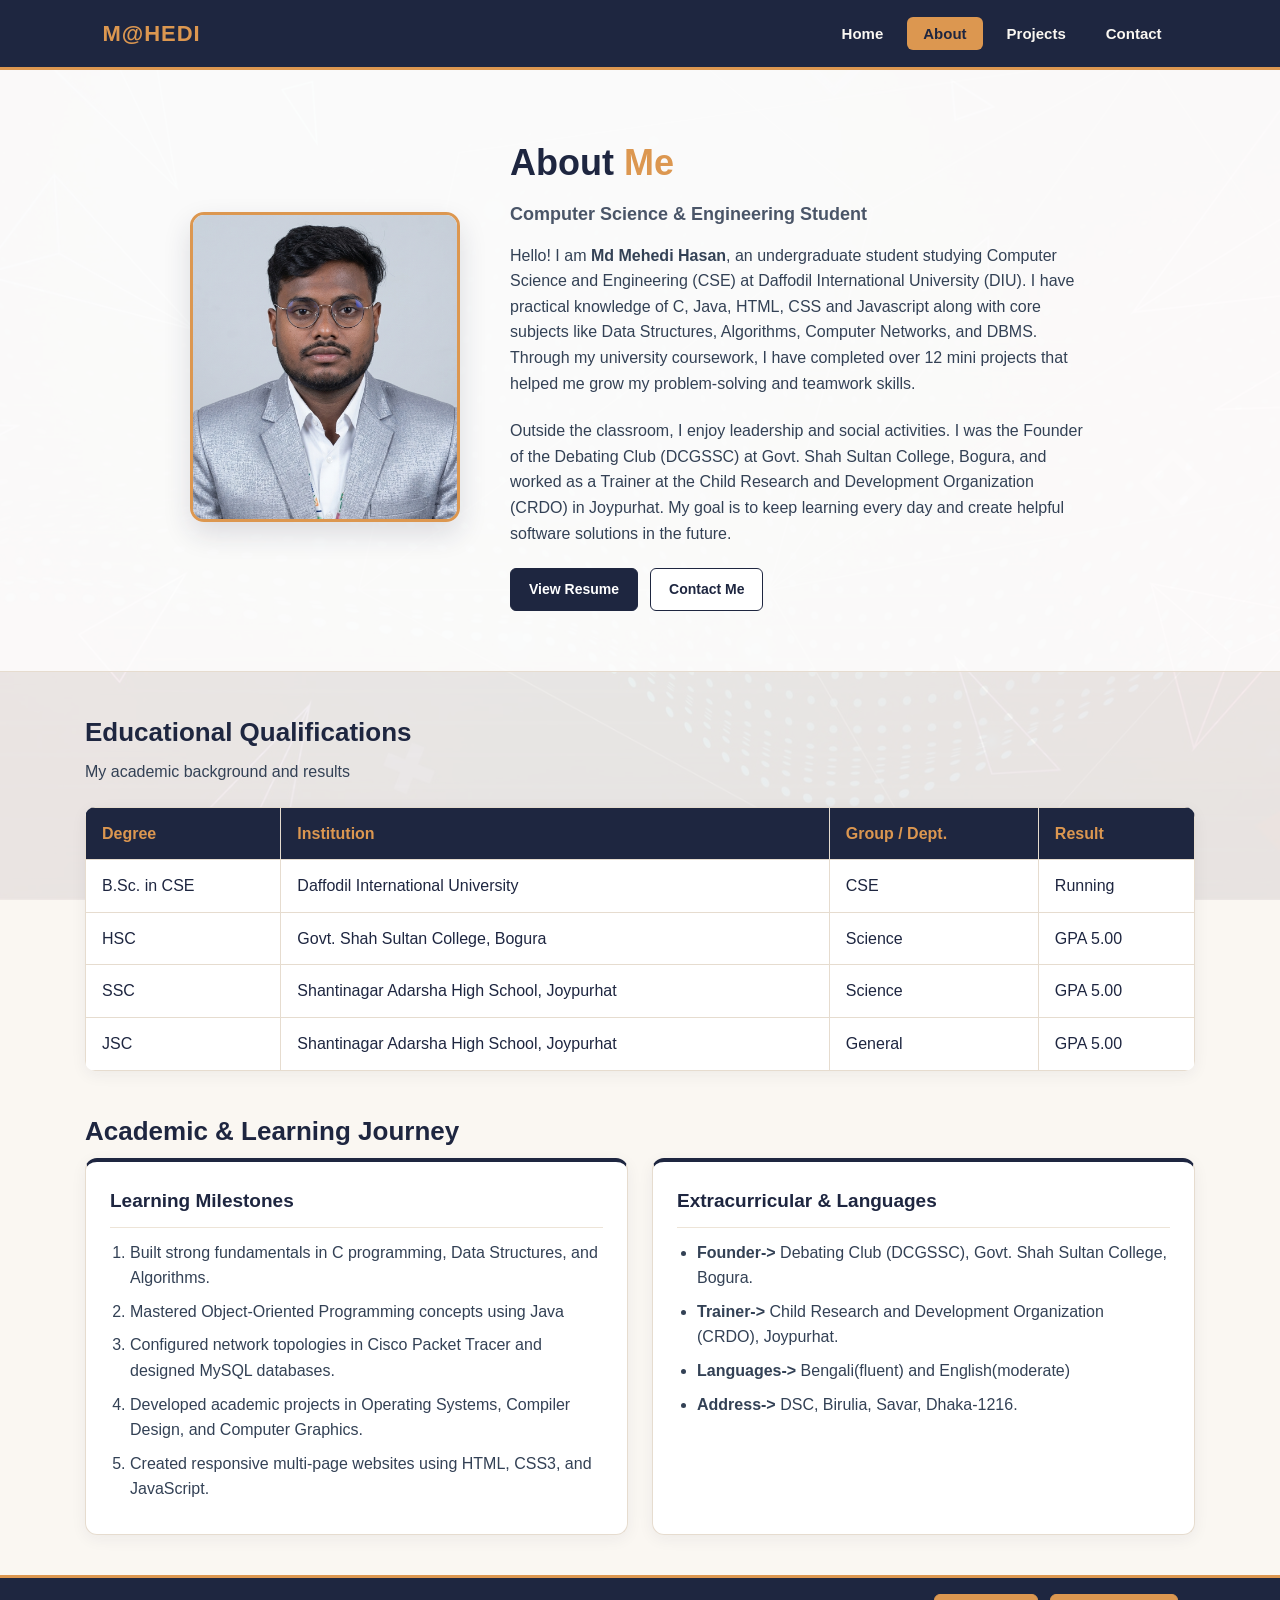
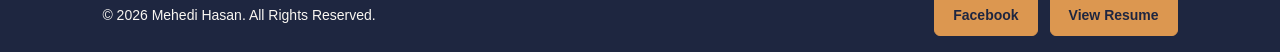
==== about.html @ 0ee4fc20 "full portfolio" ====
<!DOCTYPE html>
<html lang="en">
<head>
    <meta charset="UTF-8">
    <meta name="viewport" content="width=device-width, initial-scale=1.0">
    <title>Md Mehedi Hasan | About</title>
    <link rel="stylesheet" href="./style.css">
</head>
<body>
    
    <header>
        <nav class="navbar">
            <a href="./index.html" class="logo"><b>M@HEDI</b></a>
            <ul class="nav-links">
                <li><a href="./index.html">Home</a></li>
                <li><a href="./about.html" class="active">About</a></li>
                <li><a href="./projects.html">Projects</a></li>
                <li><a href="./contact.html">Contact</a></li>
            </ul>
        </nav>
    </header>

    <main>
        <section class="hero">
            <div class="hero-image">
                <img src="./img/about.jpg" alt="My Image">
            </div>
            
            <div class="hero-text">
                <h1>About <span class="gradient-text">Me</span></h1>
                <h2 class="subtitle">Computer Science & Engineering Student</h2>
                <p class="bio">
                    Hello! I am <b>Md Mehedi Hasan</b>, an undergraduate student studying Computer Science and Engineering (CSE) at Daffodil International University (DIU). I have practical knowledge of C, Java, HTML, CSS and Javascript along with core subjects like Data Structures, Algorithms, Computer Networks, and DBMS. Through my university coursework, I have completed over 12 mini projects that helped me grow my problem-solving and teamwork skills.
                </p>
                <p class="bio">
                    Outside the classroom, I enjoy leadership and social activities. I was the Founder of the Debating Club (DCGSSC) at Govt. Shah Sultan College, Bogura, and worked as a Trainer at the Child Research and Development Organization (CRDO) in Joypurhat. My goal is to keep learning every day and create helpful software solutions in the future.
                </p>

                <div class="hero-buttons">
                    <a href="./resume.pdf" class="btn">View Resume</a>
                    <a href="./contact.html" class="btn-outline">Contact Me</a>
                </div>
            </div>
        </section>

        <section class="container">
            <h2>Educational Qualifications</h2>
            <p class="sub-text">My academic background and results</p>

            <table>
                <thead>
                    <tr>
                        <th>Degree</th>
                        <th>Institution</th>
                        <th>Group / Dept.</th>
                        <th>Result</th>
                    </tr>
                </thead>
                <tbody>
                    <tr>
                        <td>B.Sc. in CSE</td>
                        <td>Daffodil International University</td>
                        <td>CSE</td>
                        <td>Running</td>
                    </tr>
                    <tr>
                        <td>HSC</td>
                        <td>Govt. Shah Sultan College, Bogura</td>
                        <td>Science</td>
                        <td>GPA 5.00</td>
                    </tr>
                    <tr>
                        <td>SSC</td>
                        <td>Shantinagar Adarsha High School, Joypurhat</td>
                        <td>Science</td>
                        <td>GPA 5.00</td>
                    </tr>
                    <tr>
                        <td>JSC</td>
                        <td>Shantinagar Adarsha High School, Joypurhat</td>
                        <td>General</td>
                        <td>GPA 5.00</td>
                    </tr>
                </tbody>
            </table>
        </section>

        <section class="container">
            <h2>Academic & Learning Journey</h2>
            <div class="skills-row">
                <div class="skill">
                    <h3>Learning Milestones</h3>
                    <ol>
                        <li>Built strong fundamentals in C programming, Data Structures, and Algorithms.</li>
                        <li>Mastered Object-Oriented Programming concepts using Java</li>
                        <li>Configured network topologies in Cisco Packet Tracer and designed MySQL databases.</li>
                        <li>Developed academic projects in Operating Systems, Compiler Design, and Computer Graphics.</li>
                        <li>Created responsive multi-page websites using HTML, CSS3, and JavaScript.</li>
                    </ol>
                </div>

                <div class="skill">
                    <h3>Extracurricular &amp; Languages</h3>
                    <ul>
                        <li><b>Founder-></b> Debating Club (DCGSSC), Govt. Shah Sultan College, Bogura.</li>
                        <li><b>Trainer-></b> Child Research and Development Organization (CRDO), Joypurhat.</li>
                        <li><b>Languages-></b> Bengali(fluent)  and English(moderate)</li>
                        <li><b>Address-></b> DSC, Birulia, Savar, Dhaka-1216.</li>
                    </ul>
                </div>
            </div>
        </section>
    </main>

    <footer>
        <p>&copy; 2026 Mehedi Hasan. All Rights Reserved.</p>
        <div class="hero-buttons">
            <a href="https://www.facebook.com/mehedi.birat/" class="btn">Facebook</a>
            <a href="./resume.pdf" class="btn">View Resume</a>
        </div>
    </footer>

</body>
</html>
---- style.css ----
* {
    margin: 0;
    padding: 0;
    box-sizing: border-box;
    font-family: 'Segoe UI', Arial, sans-serif;
}

body {
    background-color: #faf7f2;
    color: #1e2640;
    line-height: 1.6;
    display: flex;
    flex-direction: column;
    min-height: 100vh;
}

header, footer {
    background-color: #1e2640;
    color: #faf7f2;
    padding: 16px 8%;
    position: relative;
    z-index: 1;
}

header {
    border-bottom: 3px solid #dc9750;
}

footer {
    border-top: 3px solid #dc9750;
    display: flex;
    justify-content: space-between;
    align-items: center;
    font-size: 14px;
}

.navbar {
    display: flex;
    justify-content: space-between;
    align-items: center;
    max-width: 1150px;
    margin: 0 auto;
}

.logo {
    color: #dc9750;
    font-size: 22px;
    letter-spacing: 1px;
    text-decoration: none;
}

.nav-links {
    list-style: none;
    display: flex;
    gap: 8px;
}

.nav-links a {
    color: #faf7f2;
    text-decoration: none;
    font-weight: 600;
    font-size: 15px;
    padding: 8px 16px;
    border-radius: 6px;
    transition: 0.25s;
}

.nav-links a:hover, .nav-links a.active {
    background-color: #dc9750;
    color: #1e2640;
}

main {
    flex: 1;
    position: relative;
    z-index: 0;
}

main::before {
    content: "";
    position: fixed;
    top: 0;
    left: 0;
    width: 100%;
    height: 100%;
    background-image: url('./img/bg.jpg');
    background-size: cover;
    background-position: center;
    opacity: 0.08;
    z-index: -1;
}

.hero {
    display: flex;
    align-items: center;
    justify-content: center;
    gap: 50px;
    padding: 60px 8%;
    background-color: rgba(255, 255, 255, 0.78);
    border-bottom: 1px solid #e6dccf;
}

.hero-image img {
    width: 270px;
    height: 310px;
    object-fit: cover;
    border-radius: 14px;
    border: 3px solid #dc9750;
    box-shadow: 0 12px 28px rgba(30, 38, 64, 0.14);
}

.hero-text {
    max-width: 580px;
}

.hero-text > span {
    display: inline-block;
    background-color: #f5eadb;
    color: #1e2640;
    border: 1px solid #dc9750;
    padding: 4px 12px;
    border-radius: 20px;
    font-size: 13px;
    font-weight: 600;
    margin-bottom: 8px;
}

.hero-text h1, .container h1 {
    font-size: 36px;
    color: #1e2640;
    margin: 4px 0 8px;
}

.gradient-text, .highlight {
    color: #dc9750;
}

.subtitle {
    font-size: 18px;
    color: #4a5568;
    font-weight: 600;
    margin-bottom: 14px;
}

.bio, .sub-text {
    color: #334155;
    margin-bottom: 22px;
}

.hero-buttons {
    display: flex;
    gap: 12px;
    margin-top: auto;
}

.btn, .btn-outline {
    display: inline-block;
    padding: 9px 18px;
    border-radius: 6px;
    text-decoration: none;
    font-weight: 600;
    font-size: 14px;
    cursor: pointer;
    transition: 0.25s;
}

.btn {
    background-color: #1e2640;
    color: #ffffff;
    border: 1.5px solid #1e2640;
}

.btn:hover {
    background-color: #dc9750;
    border-color: #dc9750;
    color: #1e2640;
}

.btn-outline {
    background-color: #ffffff;
    color: #1e2640;
    border: 1.5px solid #1e2640;
}

.btn-outline:hover {
    background-color: #1e2640;
    color: #dc9750;
}

footer .btn {
    background-color: #dc9750;
    border-color: #dc9750;
    color: #1e2640;
}

footer .btn:hover {
    background-color: #faf7f2;
    border-color: #faf7f2;
    color: #1e2640;
}

.container {
    max-width: 1150px;
    width: 100%;
    margin: 40px auto;
    padding: 0 20px;
}

.container h2 {
    font-size: 26px;
    color: #1e2640;
    margin-bottom: 6px;
}

.skills-row {
    display: flex;
    justify-content: space-between;
    gap: 24px;
    margin-bottom: 28px;
}

.skill {
    flex: 1;
    background-color: #ffffff;
    padding: 24px;
    border-radius: 12px;
    border: 1px solid #e6dccf;
    border-top: 4px solid #1e2640;
    box-shadow: 0 4px 16px rgba(30, 38, 64, 0.06);
    display: flex;
    flex-direction: column;
    transition: 0.25s;
}

.skill:hover {
    border-top-color: #dc9750;
    box-shadow: 0 10px 24px rgba(30, 38, 64, 0.12);
    transform: translateY(-4px);
}

.skill img {
    width: 100%;
    height: 180px;
    object-fit: cover;
    border-radius: 8px;
    border: 1px solid #e6dccf;
    margin-bottom: 14px;
}

.skill h3 {
    color: #1e2640;
    font-size: 19px;
    padding-bottom: 10px;
    margin-bottom: 12px;
    border-bottom: 1px solid #ede4d7;
}

.skill p {
    color: #475569;
    font-size: 14px;
    margin-bottom: 18px;
}

.skill ul, .skill ol {
    margin-left: 20px;
    color: #334155;
}

.skill li {
    margin-bottom: 8px;
}

.skill a:not(.btn):not(.btn-outline) {
    color: #b87430;
    font-weight: 600;
    text-decoration: none;
}

.skill a:not(.btn):not(.btn-outline):hover {
    text-decoration: underline;
}

table {
    width: 100%;
    border-collapse: collapse;
    background-color: #ffffff;
    border-radius: 10px;
    overflow: hidden;
    box-shadow: 0 4px 16px rgba(30, 38, 64, 0.06);
}

th, td {
    padding: 13px 16px;
    border: 1px solid #e6dccf;
    text-align: left;
}

th {
    background-color: #1e2640;
    color: #dc9750;
    font-weight: 600;
}

tr:hover td {
    background-color: #faf7f2;
}

form label {
    display: block;
    font-weight: 600;
    font-size: 14px;
    color: #1e2640;
    margin: 10px 0 5px;
}

form input[type="text"], form input[type="email"], form select, form textarea {
    width: 100%;
    padding: 10px 12px;
    border: 1px solid #d6cbbd;
    border-radius: 6px;
    font-size: 14px;
    color: #1e2640;
}

form input:focus, form select:focus, form textarea:focus {
    outline: none;
    border-color: #dc9750;
}

.inline {
    margin: 10px 0;
}

.inline label {
    display: inline-flex;
    align-items: center;
    gap: 6px;
    font-weight: 400;
    margin-right: 16px;
}

.error {
    display: block;
    color: #dc2626;
    font-size: 13px;
}

#successMsg {
    margin-top: 10px;
    color: #16a34a;
    font-weight: 600;
}
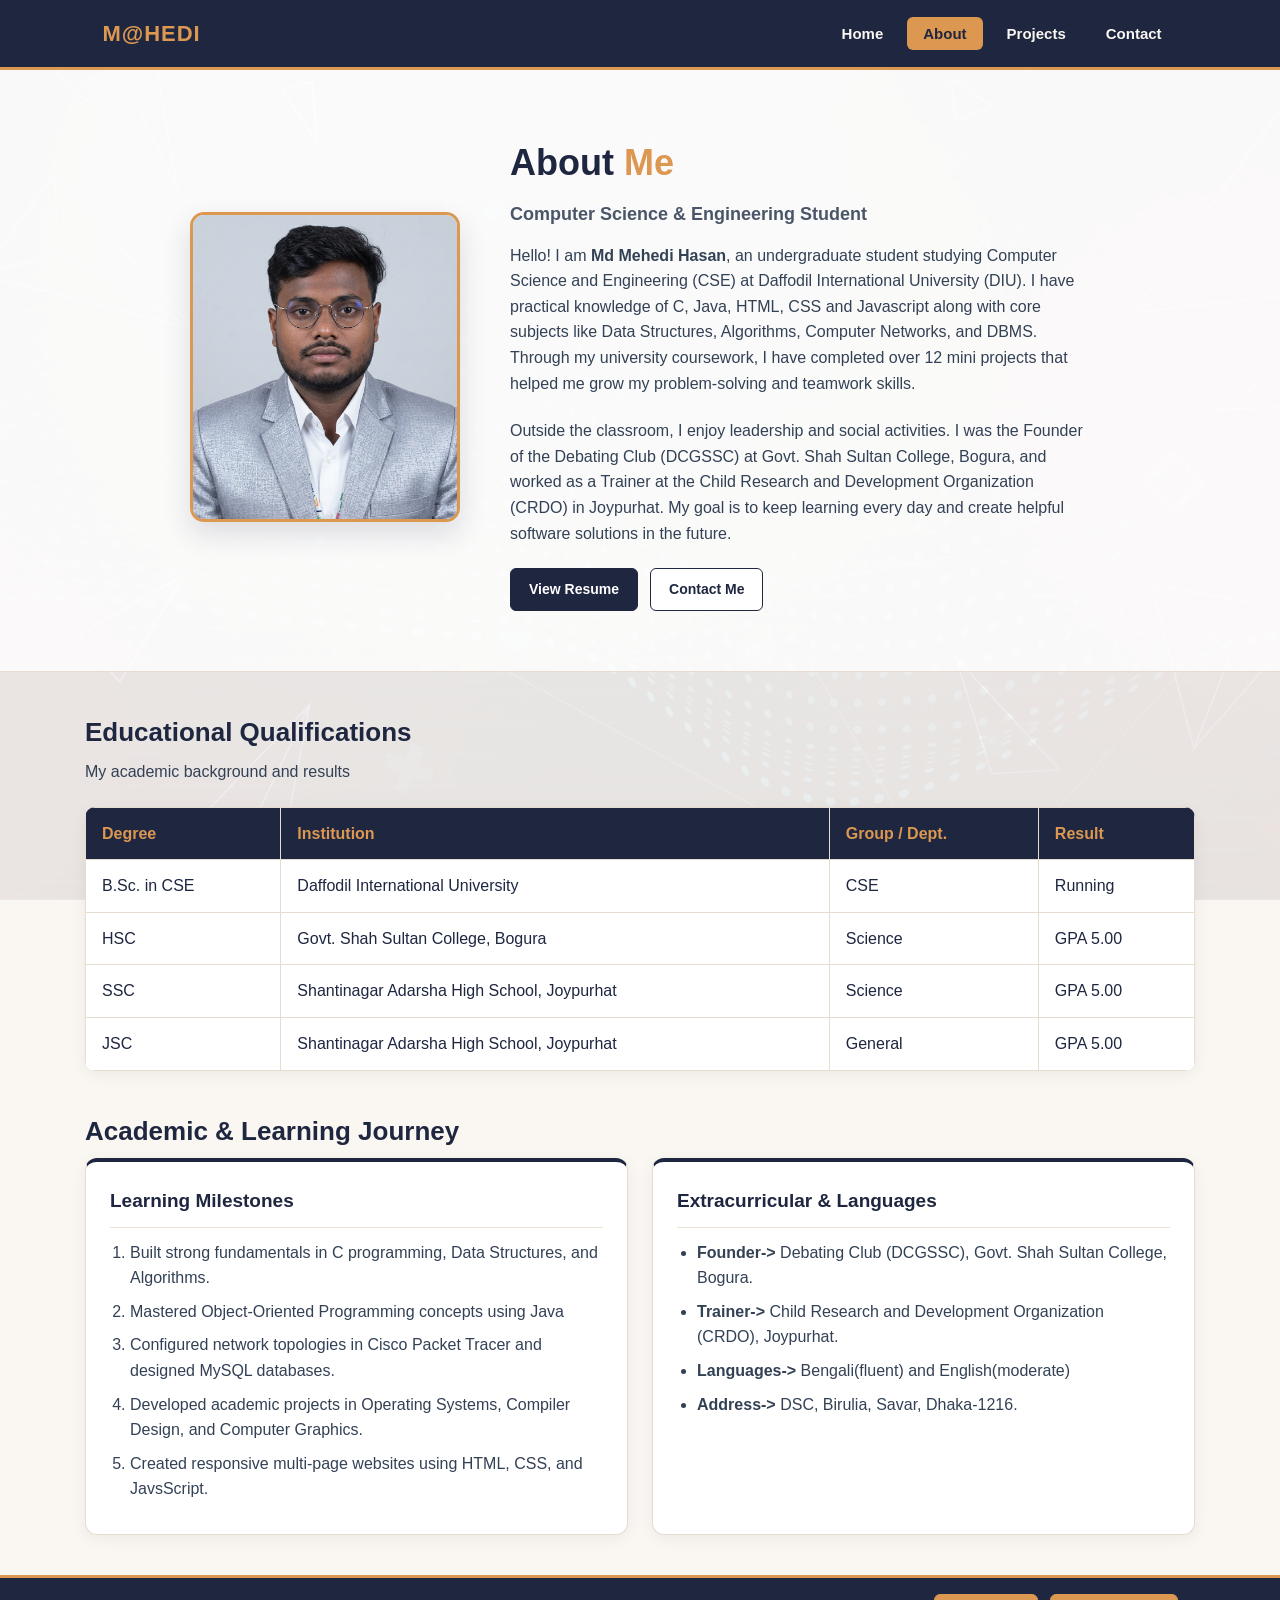
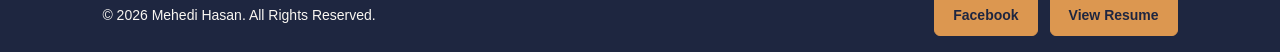
==== commit 0523975a: "Fix typo in JavaScript mention Corrected a typo in the skills list from 'JavsScript' to 'JavaScript'" ====
--- a/about.html
+++ b/about.html
@@ -95,7 +95,7 @@
                         <li>Mastered Object-Oriented Programming concepts using Java</li>
                         <li>Configured network topologies in Cisco Packet Tracer and designed MySQL databases.</li>
                         <li>Developed academic projects in Operating Systems, Compiler Design, and Computer Graphics.</li>
-                        <li>Created responsive multi-page websites using HTML, CSS3, and JavaScript.</li>
+                        <li>Created responsive multi-page websites using HTML, CSS, and JavsScript.</li>
                     </ol>
                 </div>
 
@@ -121,4 +121,4 @@
     </footer>
 
 </body>
-</html>+</html>
